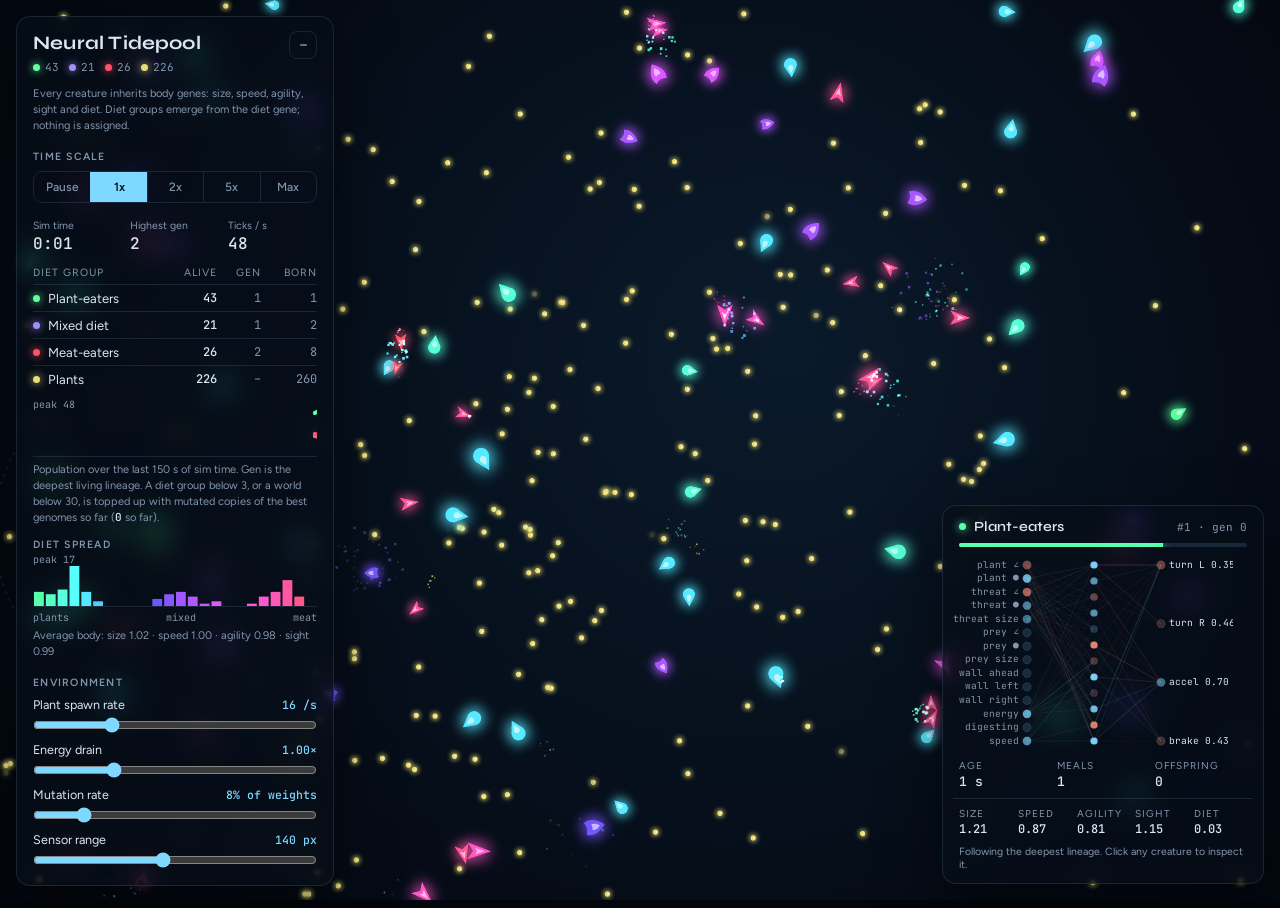
==== index.html @ 51eb80ac "Add seeded worlds, headless balance runner, save/load and hunter tuning - Every simulation rule now " ====
<!doctype html>
<html lang="en">
<head>
<meta charset="utf-8">
<meta name="viewport" content="width=device-width, initial-scale=1, viewport-fit=cover">
<title>Neural Tidepool</title>
<link rel="preconnect" href="https://fonts.googleapis.com">
<link rel="preconnect" href="https://fonts.gstatic.com" crossorigin>
<link rel="stylesheet" href="https://fonts.googleapis.com/css2?family=Syne:wght@600;700&family=Figtree:wght@400;500;600&family=JetBrains+Mono:wght@400;500&display=swap">
<link rel="stylesheet" href="css/styles.css">
</head>
<body>
<canvas id="world" class="layer" aria-label="Ecosystem simulation"></canvas>
<canvas id="overlay" class="layer" aria-hidden="true"></canvas>

<aside class="panel" id="panel">
  <header class="panel-head">
    <div>
      <h1>Neural Tidepool</h1>
      <div class="mini" aria-live="off">
        <span style="--c: var(--herb)"><i class="dot"></i><span id="m0">0</span></span>
        <span style="--c: var(--omni)"><i class="dot"></i><span id="m1">0</span></span>
        <span style="--c: var(--carn)"><i class="dot"></i><span id="m2">0</span></span>
        <span style="--c: var(--plant)"><i class="dot"></i><span id="mp">0</span></span>
      </div>
    </div>
    <button class="icon-btn" id="collapse" aria-expanded="true" aria-controls="panel-body" title="Collapse panel">–</button>
  </header>

  <div class="panel-body" id="panel-body">
    <p class="note">Every creature inherits body genes: size, speed, agility, sight and diet. Diet groups emerge from the diet gene; nothing is assigned.</p>

    <section class="block">
      <div class="label">Time scale</div>
      <div class="seg" role="group" aria-label="Simulation speed">
        <button id="sp-0" data-speed="0" aria-pressed="false">Pause</button>
        <button id="sp-1" data-speed="1" aria-pressed="true">1x</button>
        <button id="sp-2" data-speed="2" aria-pressed="false">2x</button>
        <button id="sp-5" data-speed="5" aria-pressed="false">5x</button>
        <button id="sp-max" data-speed="max" aria-pressed="false">Max</button>
      </div>
    </section>

    <section class="block">
      <div class="clock">
        <div><small>Sim time</small><b id="st-time">0:00</b></div>
        <div><small>Highest gen</small><b id="st-gen">0</b></div>
        <div><small>Ticks / s</small><b id="st-tps">60</b></div>
      </div>
      <div class="pop" role="table" aria-label="Population by species">
        <div class="pop-row head" role="row"><span role="columnheader" >Diet group</span><span role="columnheader">Alive</span><span role="columnheader">Gen</span><span role="columnheader">Born</span></div>
        <div class="pop-row" role="row" style="--c: var(--herb)"><span class="sp" role="cell"><i class="dot"></i><span id="n0">Plant-eaters</span></span><b id="c0" role="cell">0</b><span id="g0" role="cell">0</span><span id="b0" role="cell">0</span></div>
        <div class="pop-row" role="row" style="--c: var(--omni)"><span class="sp" role="cell"><i class="dot"></i><span id="n1">Mixed diet</span></span><b id="c1" role="cell">0</b><span id="g1" role="cell">0</span><span id="b1" role="cell">0</span></div>
        <div class="pop-row" role="row" style="--c: var(--carn)"><span class="sp" role="cell"><i class="dot"></i><span id="n2">Meat-eaters</span></span><b id="c2" role="cell">0</b><span id="g2" role="cell">0</span><span id="b2" role="cell">0</span></div>
        <div class="pop-row" role="row" style="--c: var(--plant)"><span class="sp" role="cell"><i class="dot"></i>Plants</span><b id="cp" role="cell">0</b><span role="cell">–</span><span id="bp" role="cell">0</span></div>
      </div>
      <div class="spark-wrap">
        <canvas id="spark" aria-label="Population history chart"></canvas>
        <p class="note" id="reseed-note"></p>
      </div>
      <div class="diet-wrap" id="diet-wrap">
        <div class="label">Diet spread</div>
        <canvas id="diet" aria-label="Number of living creatures by diet, from plants to meat"></canvas>
        <div class="diet-axis" aria-hidden="true"><span>plants</span><span>mixed</span><span>meat</span></div>
        <p class="note" id="body-avg"></p>
      </div>
    </section>

    <section class="block">
      <div class="label">Environment</div>
      <div class="slider">
        <div class="slider-top"><label for="plantRate">Plant spawn rate</label><output id="plantRate-out" for="plantRate">16 /s</output></div>
        <input type="range" id="plantRate" min="0" max="60" step="1" value="16">
      </div>
      <div class="slider">
        <div class="slider-top"><label for="drain">Energy drain</label><output id="drain-out" for="drain">1.00×</output></div>
        <input type="range" id="drain" min="0.25" max="3" step="0.05" value="1">
      </div>
      <div class="slider">
        <div class="slider-top"><label for="mutation">Mutation rate</label><output id="mutation-out" for="mutation">8% of weights</output></div>
        <input type="range" id="mutation" min="0" max="0.5" step="0.01" value="0.08">
      </div>
      <div class="slider">
        <div class="slider-top"><label for="sensor">Sensor range</label><output id="sensor-out" for="sensor">140 px</output></div>
        <input type="range" id="sensor" min="40" max="260" step="5" value="140">
      </div>
    </section>

    <section class="block">
      <div class="label">World</div>
      <form class="seed-row" id="seed-form">
        <label for="seed">Seed</label>
        <input id="seed" type="text" inputmode="numeric" autocomplete="off" spellcheck="false">
        <button class="btn" type="submit">Replay seed</button>
      </form>
      <div class="actions">
        <button class="btn" id="reset">New world</button>
        <button class="btn" id="save">Save world</button>
        <button class="btn" id="load">Load world</button>
        <input type="file" id="load-file" accept=".json,application/json" hidden>
      </div>
      <p class="note" id="world-status" role="status"></p>
      <p class="note">The same seed and window size replay the same world, as long as you don't change the sliders. Add <b>?seed=</b> to the address to open a specific seed.</p>
    </section>

    <span class="keys"><kbd>Space</kbd> pause · <kbd>1</kbd>–<kbd>5</kbd> speed</span>
  </div>
</aside>

<aside class="inspector" id="inspector" aria-label="Selected creature">
  <div class="insp-head" id="in-head">
    <i class="dot" id="in-dot"></i><b id="in-name">Herbivore</b><span class="meta" id="in-meta">#0 · gen 0</span>
  </div>
  <div class="ebar" id="in-ebar"><i id="in-energy"></i></div>
  <canvas id="brain" width="280" height="196" aria-label="Neural network of the selected creature"></canvas>
  <div class="insp-stats">
    <div><small>Age</small><b id="in-age">0 s</b></div>
    <div><small>Meals</small><b id="in-meals">0</b></div>
    <div><small>Offspring</small><b id="in-kids">0</b></div>
  </div>
  <div class="insp-stats genes" id="in-genes">
    <div><small>Size</small><b id="gn-size">–</b></div>
    <div><small>Speed</small><b id="gn-speed">–</b></div>
    <div><small>Agility</small><b id="gn-turn">–</b></div>
    <div><small>Sight</small><b id="gn-sense">–</b></div>
    <div><small>Diet</small><b id="gn-diet">–</b></div>
  </div>
  <div class="insp-foot" id="in-foot">Following the deepest lineage. Click any creature to inspect it.</div>
</aside>

<script src="js/Random.js" defer></script>
<script src="js/utils.js" defer></script>
<script src="js/config.js" defer></script>
<script src="js/Vector.js" defer></script>
<script src="js/NeuralNetwork.js" defer></script>
<script src="js/Genome.js" defer></script>
<script src="js/Plant.js" defer></script>
<script src="js/Agent.js" defer></script>
<script src="js/SpatialGrid.js" defer></script>
<script src="js/ParticleSystem.js" defer></script>
<script src="js/Simulation.js" defer></script>
<script src="js/Renderer.js" defer></script>
<script src="js/UIController.js" defer></script>
<script src="js/main.js" defer></script>
</body>
</html>
---- css/styles.css ----
/* Layout: full-bleed living canvas; one floating glass instrument panel (left) and a brain inspector (bottom right). Deliberately dark-only. */
:root {
  color-scheme: dark;
  --abyss: #03060c;
  --glass: rgba(8, 14, 24, 0.74);
  --line: rgba(140, 182, 224, 0.15);
  --ink: #dce7f3;
  --muted: #8396ad;
  --accent: #7fd8ff;
  --herb: #62ffa0;
  --omni: #a68dff;
  --carn: #ff5266;
  --plant: #e8dc74;
  --neg: #ff8c6e;
  --display: "Syne", "Trebuchet MS", system-ui, sans-serif;
  --body: "Figtree", system-ui, -apple-system, "Segoe UI", sans-serif;
  --mono: "JetBrains Mono", ui-monospace, "Cascadia Mono", Consolas, monospace;
}
html, body { height: 100%; }
body {
  background: var(--abyss);
  color: var(--ink);
  font-family: var(--body);
  font-size: 13px;
  overflow: hidden;
}
canvas.layer { position: fixed; inset: 0; width: 100%; height: 100%; display: block; }
#overlay { pointer-events: none; }

.panel {
  position: fixed;
  top: calc(16px + env(safe-area-inset-top, 0px));
  left: max(16px, env(safe-area-inset-left, 0px));
  width: 316px;
  max-height: calc(100vh - 32px - env(safe-area-inset-top, 0px) - env(safe-area-inset-bottom, 0px));
  overflow-y: auto;
  background: var(--glass);
  -webkit-backdrop-filter: blur(14px) saturate(1.25);
  backdrop-filter: blur(14px) saturate(1.25);
  border: 1px solid var(--line);
  border-radius: 14px;
  box-shadow: 0 24px 60px rgba(0, 0, 0, 0.5);
  display: flex;
  flex-direction: column;
}
.panel-head {
  display: flex;
  align-items: flex-start;
  justify-content: space-between;
  gap: 12px;
  padding: 14px 16px 12px;
}
.panel-head h1 {
  margin: 0;
  font-family: var(--display);
  font-weight: 700;
  font-size: 19px;
  letter-spacing: 0.01em;
  text-wrap: balance;
}
.mini {
  margin-top: 6px;
  display: flex;
  gap: 10px;
  font-family: var(--mono);
  font-size: 11px;
  color: var(--muted);
  font-variant-numeric: tabular-nums;
}
.mini span { display: inline-flex; align-items: center; gap: 5px; }
.dot { width: 7px; height: 7px; border-radius: 50%; background: var(--c); box-shadow: 0 0 8px var(--c); display: inline-block; flex: none; }
.icon-btn {
  flex: none;
  width: 28px; height: 28px;
  border-radius: 8px;
  border: 1px solid var(--line);
  background: transparent;
  color: var(--muted);
  font: 500 15px/1 var(--mono);
  cursor: pointer;
}
.icon-btn:hover { color: var(--ink); border-color: rgba(127, 216, 255, 0.4); }

.panel-body { display: flex; flex-direction: column; gap: 16px; padding: 0 16px 16px; }
.block { display: flex; flex-direction: column; gap: 8px; }
.label {
  font-size: 10.5px;
  font-weight: 600;
  text-transform: uppercase;
  letter-spacing: 0.12em;
  color: var(--muted);
}
.seg { display: grid; grid-template-columns: repeat(5, 1fr); border: 1px solid var(--line); border-radius: 9px; overflow: hidden; }
.seg button {
  background: transparent;
  border: 0;
  border-left: 1px solid var(--line);
  color: var(--muted);
  font: 500 12px/1 var(--body);
  padding: 9px 0;
  cursor: pointer;
}
.seg button:first-child { border-left: 0; }
.seg button:hover { color: var(--ink); background: rgba(127, 216, 255, 0.06); }
.seg button[aria-pressed="true"] { color: #031018; background: var(--accent); font-weight: 600; }

.clock {
  display: grid;
  grid-template-columns: repeat(3, 1fr);
  gap: 8px;
}
.clock div { display: flex; flex-direction: column; gap: 2px; }
.clock b { font: 500 16px/1.2 var(--mono); font-variant-numeric: tabular-nums; color: var(--ink); }
.clock small { font-size: 10.5px; color: var(--muted); }

.pop { display: flex; flex-direction: column; font-variant-numeric: tabular-nums; }
.pop-row {
  display: grid;
  grid-template-columns: 1fr 52px 44px 56px;
  align-items: center;
  padding: 5px 0;
  border-top: 1px solid var(--line);
  font-family: var(--mono);
  font-size: 12px;
  color: var(--muted);
}
.pop-row > :not(:first-child) { text-align: right; }
.pop-row.head { border-top: 0; font-family: var(--body); font-size: 10.5px; text-transform: uppercase; letter-spacing: 0.1em; }
.pop-row .sp { display: flex; align-items: center; gap: 8px; font-family: var(--body); font-size: 13px; color: var(--ink); }
.pop-row b { color: var(--ink); font-weight: 500; }
.spark-wrap { display: flex; flex-direction: column; gap: 4px; }
#spark { width: 100%; height: 58px; display: block; }
.note { font-size: 11px; color: var(--muted); line-height: 1.45; margin: 0; }
.note b { color: var(--ink); font-weight: 500; font-family: var(--mono); }

.slider { display: flex; flex-direction: column; gap: 4px; }
.slider-top { display: flex; justify-content: space-between; align-items: baseline; }
.slider-top label { font-size: 12.5px; color: var(--ink); }
.slider-top output { font: 500 11.5px var(--mono); color: var(--accent); font-variant-numeric: tabular-nums; }
input[type="range"] { width: 100%; margin: 0; accent-color: var(--accent); height: 18px; cursor: pointer; }

.actions { display: flex; align-items: center; justify-content: space-between; gap: 10px; flex-wrap: wrap; }
.btn {
  border: 1px solid rgba(127, 216, 255, 0.35);
  background: rgba(127, 216, 255, 0.08);
  color: var(--ink);
  border-radius: 8px;
  padding: 8px 12px;
  font: 500 12.5px var(--body);
  cursor: pointer;
}
.btn:hover { background: rgba(127, 216, 255, 0.16); }
.keys { font-size: 11px; color: var(--muted); }
kbd { font: 500 10.5px var(--mono); border: 1px solid var(--line); border-radius: 4px; padding: 1px 4px; color: var(--ink); }
button:focus-visible, input:focus-visible { outline: 2px solid var(--accent); outline-offset: 2px; }

.panel.collapsed .panel-body { display: none; }

.inspector {
  position: fixed;
  right: max(16px, env(safe-area-inset-right, 0px));
  bottom: calc(16px + env(safe-area-inset-bottom, 0px));
  width: 300px;
  background: var(--glass);
  -webkit-backdrop-filter: blur(14px) saturate(1.25);
  backdrop-filter: blur(14px) saturate(1.25);
  border: 1px solid var(--line);
  border-radius: 14px;
  box-shadow: 0 24px 60px rgba(0, 0, 0, 0.5);
  padding: 12px 10px 12px;
  display: flex;
  flex-direction: column;
  gap: 8px;
}
.insp-head { display: flex; align-items: center; gap: 8px; padding: 0 6px; }
.insp-head b { font-family: var(--display); font-size: 14px; font-weight: 600; }
.insp-head .meta { margin-left: auto; font: 11px var(--mono); color: var(--muted); }
#brain { width: 280px; height: 196px; display: block; }
.insp-stats { display: grid; grid-template-columns: repeat(3, 1fr); gap: 6px; padding: 0 6px; font-variant-numeric: tabular-nums; }
.insp-stats div { display: flex; flex-direction: column; gap: 1px; }
.insp-stats small { font-size: 10px; color: var(--muted); text-transform: uppercase; letter-spacing: 0.1em; }
.insp-stats b { font: 500 13px var(--mono); }
.ebar { height: 4px; border-radius: 2px; background: rgba(140, 182, 224, 0.15); margin: 0 6px; overflow: hidden; }
.ebar i { display: block; height: 100%; width: 50%; background: var(--c, var(--accent)); box-shadow: 0 0 8px var(--c, var(--accent)); }
.insp-foot { padding: 0 6px; font-size: 10.5px; color: var(--muted); }

@media (max-width: 720px) {
  .inspector { display: none; }
  .panel {
    top: auto;
    right: max(16px, env(safe-area-inset-right, 0px));
    bottom: calc(16px + env(safe-area-inset-bottom, 0px));
    width: auto;
    max-height: 56vh;
  }
}

.diet-wrap { display: flex; flex-direction: column; gap: 4px; margin-top: 4px; }
#diet { width: 100%; height: 52px; display: block; }
.diet-axis { display: flex; justify-content: space-between; font: 10px var(--mono); color: var(--muted); }
.insp-stats.genes { grid-template-columns: repeat(5, 1fr); border-top: 1px solid var(--line); padding-top: 8px; }
.insp-stats.genes b { font-size: 12px; }

.seed-row { display: flex; align-items: center; gap: 8px; margin: 0; }
.seed-row label { font-size: 12.5px; color: var(--ink); }
.seed-row input {
  flex: 1;
  min-width: 0;
  background: rgba(140, 182, 224, 0.06);
  border: 1px solid var(--line);
  border-radius: 8px;
  color: var(--ink);
  font: 500 12px var(--mono);
  padding: 7px 9px;
}
.actions .btn { flex: 1; }
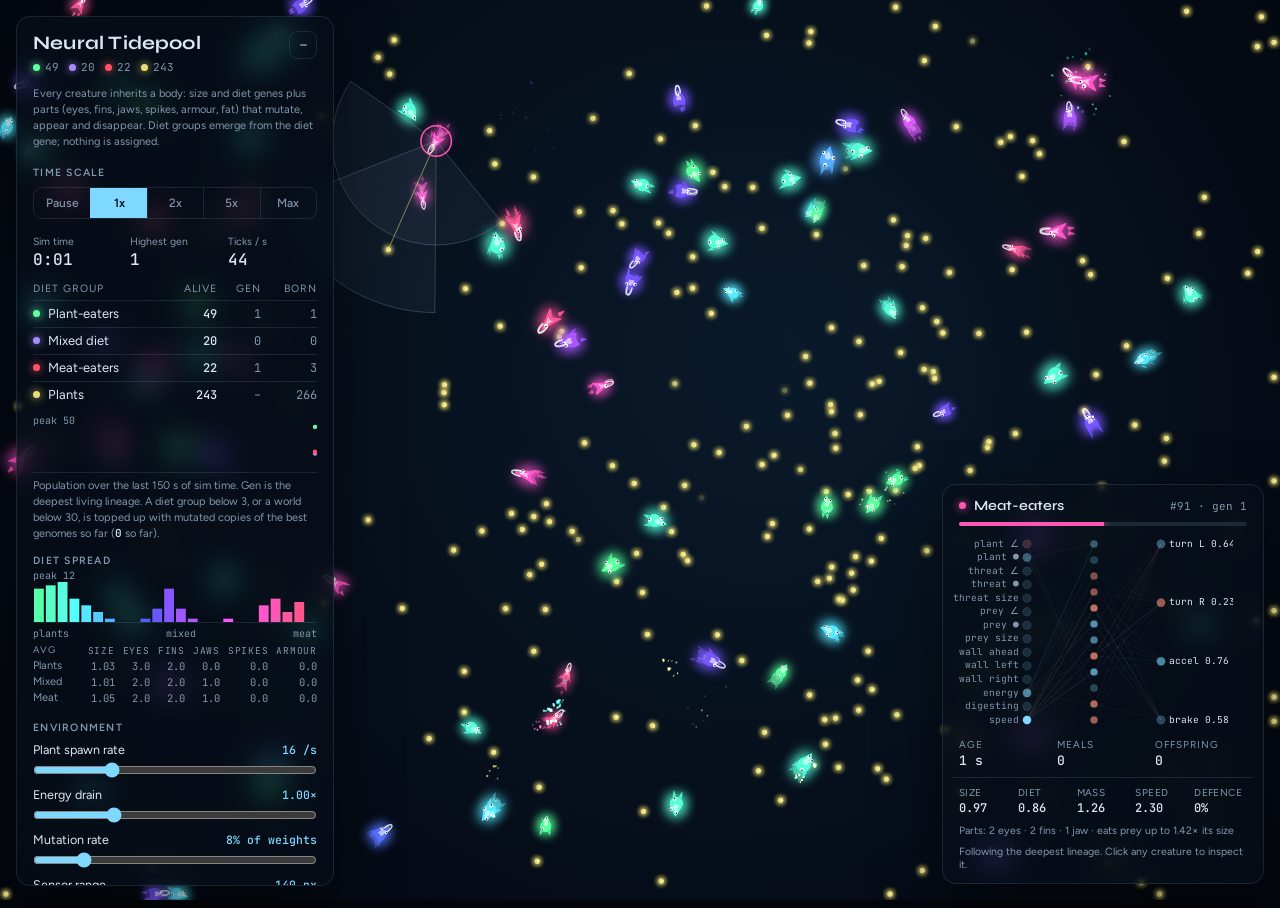
==== commit b8f35dd0: "Add evolving body parts (Stage 2) Bodies are now built from heritable parts on top of the size and d" ====
--- a/index.html
+++ b/index.html
@@ -28,7 +28,7 @@
   </header>
 
   <div class="panel-body" id="panel-body">
-    <p class="note">Every creature inherits body genes: size, speed, agility, sight and diet. Diet groups emerge from the diet gene; nothing is assigned.</p>
+    <p class="note">Every creature inherits a body: size and diet genes plus parts (eyes, fins, jaws, spikes, armour, fat) that mutate, appear and disappear. Diet groups emerge from the diet gene; nothing is assigned.</p>
 
     <section class="block">
       <div class="label">Time scale</div>
@@ -62,7 +62,7 @@
         <div class="label">Diet spread</div>
         <canvas id="diet" aria-label="Number of living creatures by diet, from plants to meat"></canvas>
         <div class="diet-axis" aria-hidden="true"><span>plants</span><span>mixed</span><span>meat</span></div>
-        <p class="note" id="body-avg"></p>
+        <div class="parts-table" id="body-avg" aria-label="Average body per diet group"></div>
       </div>
     </section>
 
@@ -120,11 +120,12 @@
   </div>
   <div class="insp-stats genes" id="in-genes">
     <div><small>Size</small><b id="gn-size">–</b></div>
+    <div><small>Diet</small><b id="gn-diet">–</b></div>
+    <div><small>Mass</small><b id="gn-mass">–</b></div>
     <div><small>Speed</small><b id="gn-speed">–</b></div>
-    <div><small>Agility</small><b id="gn-turn">–</b></div>
-    <div><small>Sight</small><b id="gn-sense">–</b></div>
-    <div><small>Diet</small><b id="gn-diet">–</b></div>
+    <div><small>Defence</small><b id="gn-defence">–</b></div>
   </div>
+  <div class="insp-foot" id="in-parts"></div>
   <div class="insp-foot" id="in-foot">Following the deepest lineage. Click any creature to inspect it.</div>
 </aside>
 
--- a/css/styles.css
+++ b/css/styles.css
@@ -214,3 +214,18 @@
   padding: 7px 9px;
 }
 .actions .btn { flex: 1; }
+
+.parts-table {
+  display: grid;
+  grid-template-columns: 1fr repeat(6, auto);
+  column-gap: 8px;
+  row-gap: 2px;
+  font: 10.5px var(--mono);
+  color: var(--muted);
+  font-variant-numeric: tabular-nums;
+}
+.parts-table > :nth-child(7n + 1) { font-family: var(--body); font-size: 11px; }
+.parts-table > :not(:nth-child(7n + 1)) { text-align: right; }
+.parts-table .head { text-transform: uppercase; letter-spacing: 0.08em; font-size: 9.5px; }
+.parts-table b { color: var(--ink); font-weight: 500; }
+.insp-stats.genes small { letter-spacing: 0.04em; }
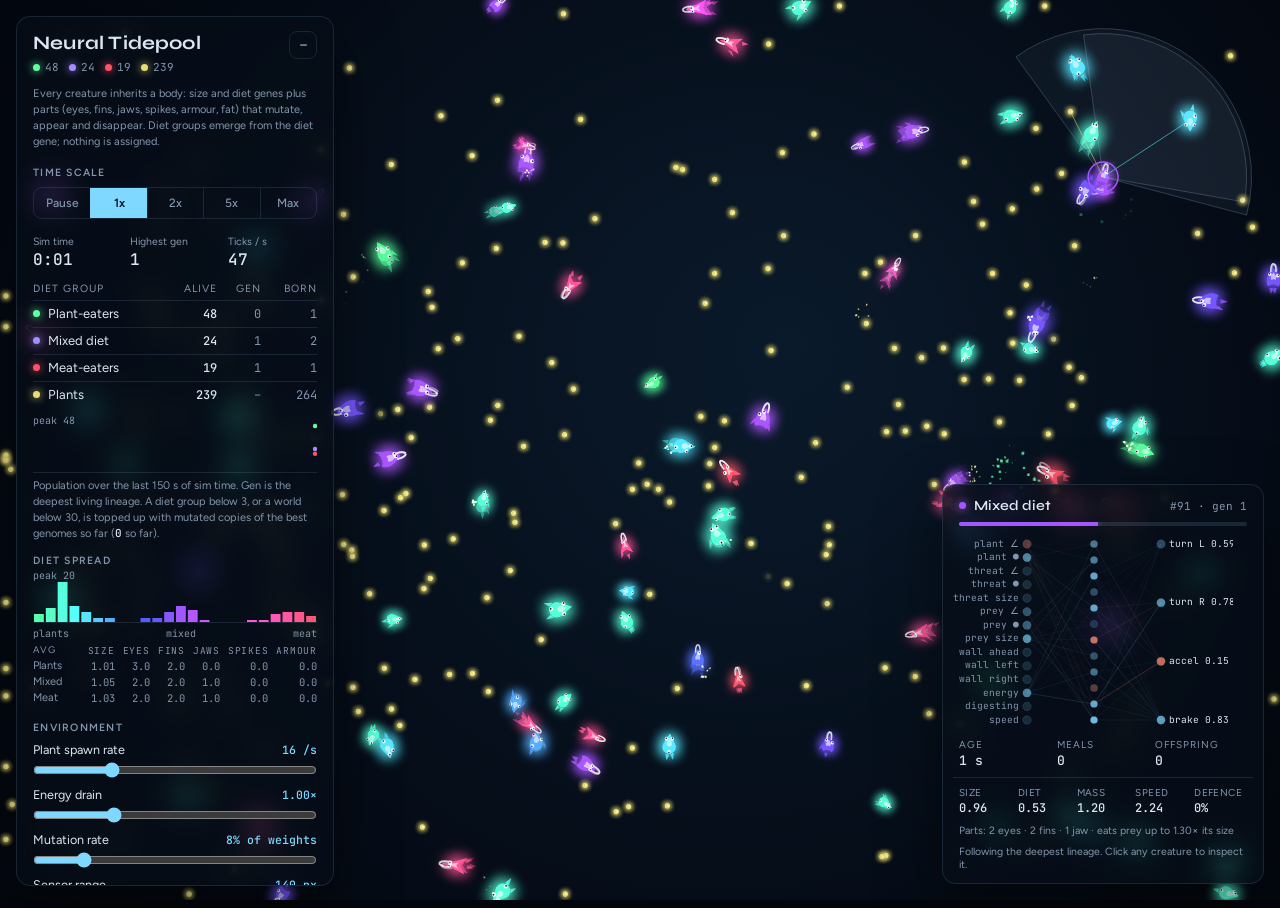
==== commit f9c2bcc0: "Keep progress in localStorage and fix Save/Load buttons The current world is kept in the browser's l" ====
--- a/index.html
+++ b/index.html
@@ -99,6 +99,7 @@
         <button class="btn" id="load">Load world</button>
         <input type="file" id="load-file" accept=".json,application/json" hidden>
       </div>
+      <label class="check" for="keep-progress"><input type="checkbox" id="keep-progress" checked> Keep progress in this browser</label>
       <p class="note" id="world-status" role="status"></p>
       <p class="note">The same seed and window size replay the same world, as long as you don't change the sliders. Add <b>?seed=</b> to the address to open a specific seed.</p>
     </section>
@@ -142,6 +143,7 @@
 <script src="js/Simulation.js" defer></script>
 <script src="js/Renderer.js" defer></script>
 <script src="js/UIController.js" defer></script>
+<script src="js/AutoSave.js" defer></script>
 <script src="js/main.js" defer></script>
 </body>
 </html>
--- a/css/styles.css
+++ b/css/styles.css
@@ -229,3 +229,6 @@
 .parts-table .head { text-transform: uppercase; letter-spacing: 0.08em; font-size: 9.5px; }
 .parts-table b { color: var(--ink); font-weight: 500; }
 .insp-stats.genes small { letter-spacing: 0.04em; }
+
+.check { display: flex; align-items: center; gap: 8px; font-size: 12.5px; color: var(--ink); cursor: pointer; }
+.check input { accent-color: var(--accent); width: 15px; height: 15px; margin: 0; }
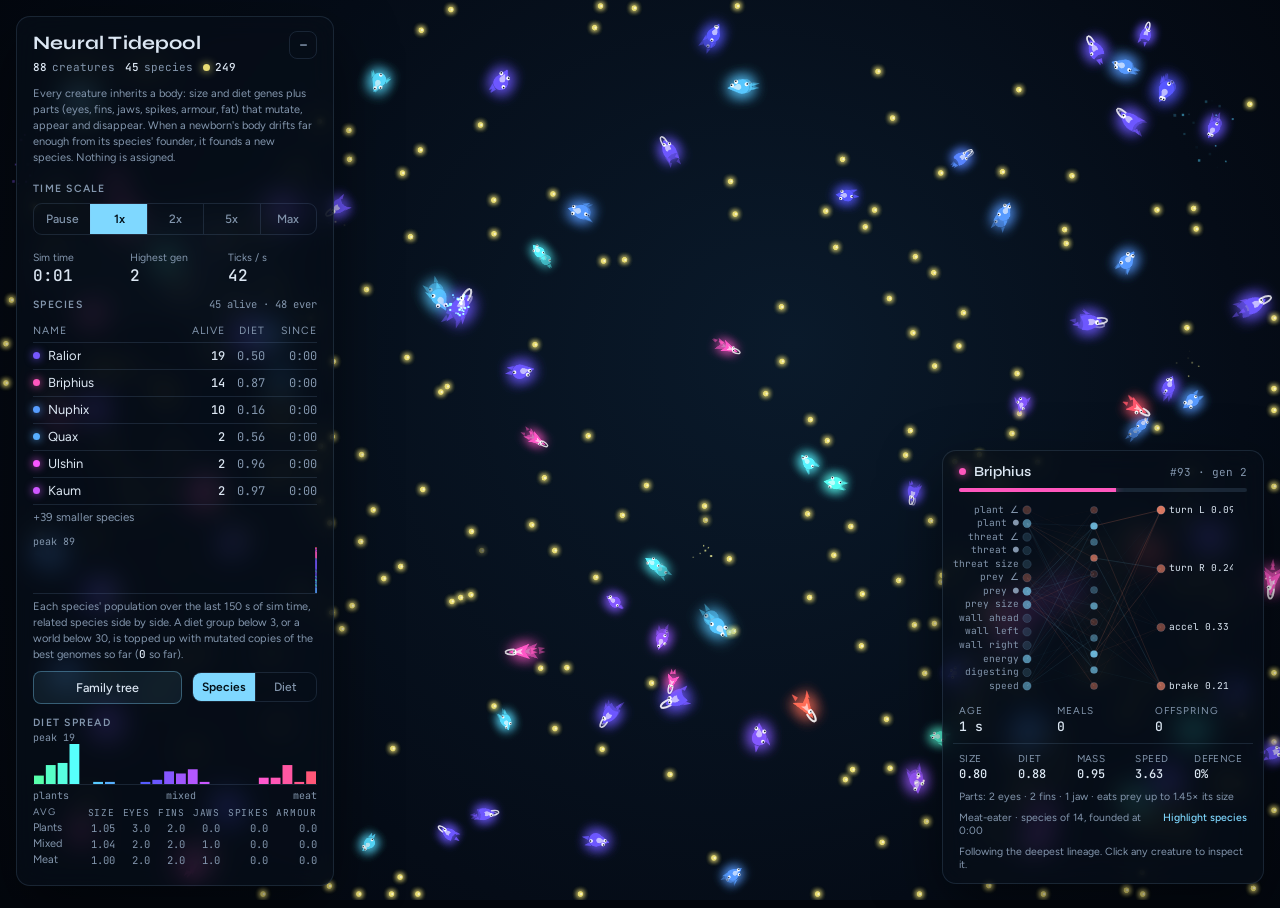
==== commit aac5d1d1: "Add species by genetic distance and a family tree (Stage 3) A newborn joins its parent's species whi" ====
--- a/index.html
+++ b/index.html
@@ -18,17 +18,16 @@
     <div>
       <h1>Neural Tidepool</h1>
       <div class="mini" aria-live="off">
-        <span style="--c: var(--herb)"><i class="dot"></i><span id="m0">0</span></span>
-        <span style="--c: var(--omni)"><i class="dot"></i><span id="m1">0</span></span>
-        <span style="--c: var(--carn)"><i class="dot"></i><span id="m2">0</span></span>
-        <span style="--c: var(--plant)"><i class="dot"></i><span id="mp">0</span></span>
+        <span title="Creatures"><b id="m-pop">0</b> creatures</span>
+        <span title="Living species"><b id="m-species">0</b> species</span>
+        <span title="Plants" style="--c: var(--plant)"><i class="dot"></i><b id="mp">0</b></span>
       </div>
     </div>
     <button class="icon-btn" id="collapse" aria-expanded="true" aria-controls="panel-body" title="Collapse panel">–</button>
   </header>
 
   <div class="panel-body" id="panel-body">
-    <p class="note">Every creature inherits a body: size and diet genes plus parts (eyes, fins, jaws, spikes, armour, fat) that mutate, appear and disappear. Diet groups emerge from the diet gene; nothing is assigned.</p>
+    <p class="note">Every creature inherits a body: size and diet genes plus parts (eyes, fins, jaws, spikes, armour, fat) that mutate, appear and disappear. When a newborn's body drifts far enough from its species' founder, it founds a new species. Nothing is assigned.</p>
 
     <section class="block">
       <div class="label">Time scale</div>
@@ -47,16 +46,21 @@
         <div><small>Highest gen</small><b id="st-gen">0</b></div>
         <div><small>Ticks / s</small><b id="st-tps">60</b></div>
       </div>
-      <div class="pop" role="table" aria-label="Population by species">
-        <div class="pop-row head" role="row"><span role="columnheader" >Diet group</span><span role="columnheader">Alive</span><span role="columnheader">Gen</span><span role="columnheader">Born</span></div>
-        <div class="pop-row" role="row" style="--c: var(--herb)"><span class="sp" role="cell"><i class="dot"></i><span id="n0">Plant-eaters</span></span><b id="c0" role="cell">0</b><span id="g0" role="cell">0</span><span id="b0" role="cell">0</span></div>
-        <div class="pop-row" role="row" style="--c: var(--omni)"><span class="sp" role="cell"><i class="dot"></i><span id="n1">Mixed diet</span></span><b id="c1" role="cell">0</b><span id="g1" role="cell">0</span><span id="b1" role="cell">0</span></div>
-        <div class="pop-row" role="row" style="--c: var(--carn)"><span class="sp" role="cell"><i class="dot"></i><span id="n2">Meat-eaters</span></span><b id="c2" role="cell">0</b><span id="g2" role="cell">0</span><span id="b2" role="cell">0</span></div>
-        <div class="pop-row" role="row" style="--c: var(--plant)"><span class="sp" role="cell"><i class="dot"></i>Plants</span><b id="cp" role="cell">0</b><span role="cell">–</span><span id="bp" role="cell">0</span></div>
+      <div class="label-row"><span class="label">Species</span><span class="meta" id="sp-summary"></span></div>
+      <div class="pop species">
+        <div class="pop-row head" aria-hidden="true"><span>Name</span><span>Alive</span><span>Diet</span><span>Since</span></div>
+        <div id="species-rows" role="group" aria-label="Largest living species; pick one to highlight its members"></div>
       </div>
       <div class="spark-wrap">
-        <canvas id="spark" aria-label="Population history chart"></canvas>
+        <canvas id="spark" aria-label="Population of each species over time, stacked"></canvas>
         <p class="note" id="reseed-note"></p>
+      </div>
+      <div class="actions">
+        <button class="btn" id="tree-open" aria-expanded="false" aria-controls="tree-panel">Family tree</button>
+        <div class="seg two" role="group" aria-label="Colour creatures by">
+          <button data-color="species" aria-pressed="true">Species</button>
+          <button data-color="diet" aria-pressed="false">Diet</button>
+        </div>
       </div>
       <div class="diet-wrap" id="diet-wrap">
         <div class="label">Diet spread</div>
@@ -104,7 +108,7 @@
       <p class="note">The same seed and window size replay the same world, as long as you don't change the sliders. Add <b>?seed=</b> to the address to open a specific seed.</p>
     </section>
 
-    <span class="keys"><kbd>Space</kbd> pause · <kbd>1</kbd>–<kbd>5</kbd> speed</span>
+    <span class="keys"><kbd>Space</kbd> pause · <kbd>1</kbd>–<kbd>5</kbd> speed · <kbd>T</kbd> family tree · <kbd>C</kbd> colours</span>
   </div>
 </aside>
 
@@ -127,7 +131,19 @@
     <div><small>Defence</small><b id="gn-defence">–</b></div>
   </div>
   <div class="insp-foot" id="in-parts"></div>
+  <div class="insp-foot insp-species"><span id="in-species"></span><button class="link-btn" id="in-focus" aria-pressed="false">Highlight species</button></div>
   <div class="insp-foot" id="in-foot">Following the deepest lineage. Click any creature to inspect it.</div>
+</aside>
+
+<aside class="tree-panel" id="tree-panel" aria-label="Family tree of species" hidden>
+  <header class="tree-head">
+    <b>Family tree</b>
+    <label class="check" for="tree-extinct"><input type="checkbox" id="tree-extinct" checked> Extinct branches</label>
+    <button class="icon-btn" id="tree-close" title="Close family tree" aria-label="Close family tree">×</button>
+  </header>
+  <div class="tree-scroll" id="tree-scroll"><canvas id="tree" aria-label="Family tree: one line per species from when it was founded to when it died out, joined to the species it branched from"></canvas></div>
+  <div class="tree-axis" aria-hidden="true"><span id="tree-t0">0:00</span><span>time</span><span id="tree-t1">0:00</span></div>
+  <p class="note" id="tree-info" role="status"></p>
 </aside>
 
 <script src="js/Random.js" defer></script>
@@ -136,12 +152,14 @@
 <script src="js/Vector.js" defer></script>
 <script src="js/NeuralNetwork.js" defer></script>
 <script src="js/Genome.js" defer></script>
+<script src="js/Species.js" defer></script>
 <script src="js/Plant.js" defer></script>
 <script src="js/Agent.js" defer></script>
 <script src="js/SpatialGrid.js" defer></script>
 <script src="js/ParticleSystem.js" defer></script>
 <script src="js/Simulation.js" defer></script>
 <script src="js/Renderer.js" defer></script>
+<script src="js/TreeView.js" defer></script>
 <script src="js/UIController.js" defer></script>
 <script src="js/AutoSave.js" defer></script>
 <script src="js/main.js" defer></script>
--- a/css/styles.css
+++ b/css/styles.css
@@ -68,6 +68,7 @@
   font-variant-numeric: tabular-nums;
 }
 .mini span { display: inline-flex; align-items: center; gap: 5px; }
+.mini b { color: var(--ink); font-weight: 500; }
 .dot { width: 7px; height: 7px; border-radius: 50%; background: var(--c); box-shadow: 0 0 8px var(--c); display: inline-block; flex: none; }
 .icon-btn {
   flex: none;
@@ -232,3 +233,66 @@
 
 .check { display: flex; align-items: center; gap: 8px; font-size: 12.5px; color: var(--ink); cursor: pointer; }
 .check input { accent-color: var(--accent); width: 15px; height: 15px; margin: 0; }
+
+/* Species list, colour toggle and family tree */
+.label-row { display: flex; justify-content: space-between; align-items: baseline; margin-top: 4px; }
+.label-row .meta { font: 10.5px var(--mono); color: var(--muted); font-variant-numeric: tabular-nums; }
+.pop.species .pop-row { grid-template-columns: 1fr 44px 40px 52px; }
+.sp-row {
+  width: 100%;
+  background: transparent;
+  border: 0;
+  border-top: 1px solid var(--line);
+  text-align: left;
+  cursor: pointer;
+  border-radius: 0;
+}
+.sp-row:hover:not(:disabled) { background: rgba(127, 216, 255, 0.06); }
+.sp-row[aria-pressed="true"] { background: color-mix(in srgb, var(--c) 16%, transparent); }
+.sp-row:disabled { cursor: default; }
+.sp-row:disabled .sp { color: var(--muted); font-size: 11.5px; }
+.sp-row .sp > span { overflow: hidden; text-overflow: ellipsis; white-space: nowrap; }
+.seg.two { grid-template-columns: repeat(2, 1fr); flex: 1; }
+.seg.two button { padding: 8px 0; }
+.link-btn {
+  background: none;
+  border: 0;
+  padding: 0;
+  color: var(--accent);
+  font: 500 10.5px var(--body);
+  cursor: pointer;
+  flex: none;
+}
+.link-btn:hover { text-decoration: underline; }
+.insp-species { display: flex; justify-content: space-between; align-items: baseline; gap: 8px; }
+
+.tree-panel {
+  position: fixed;
+  top: calc(16px + env(safe-area-inset-top, 0px));
+  right: max(16px, env(safe-area-inset-right, 0px));
+  width: min(460px, calc(100vw - 364px));
+  min-width: 300px;
+  height: max(240px, calc(100vh - 500px));
+  background: var(--glass);
+  -webkit-backdrop-filter: blur(14px) saturate(1.25);
+  backdrop-filter: blur(14px) saturate(1.25);
+  border: 1px solid var(--line);
+  border-radius: 14px;
+  box-shadow: 0 24px 60px rgba(0, 0, 0, 0.5);
+  padding: 10px 12px 12px;
+  display: flex;
+  flex-direction: column;
+  gap: 6px;
+}
+.tree-panel[hidden] { display: none; }
+.tree-head { display: flex; align-items: center; gap: 12px; }
+.tree-head b { font-family: var(--display); font-size: 14px; font-weight: 600; margin-right: auto; }
+.tree-head .check { font-size: 11.5px; color: var(--muted); }
+.tree-scroll { flex: 1; min-height: 0; overflow-y: auto; border-top: 1px solid var(--line); border-bottom: 1px solid var(--line); }
+#tree { width: 100%; display: block; }
+.tree-axis { display: flex; justify-content: space-between; font: 10px var(--mono); color: var(--muted); padding-right: 92px; }
+#tree-info { min-height: 2.9em; }
+
+@media (max-width: 720px) {
+  .tree-panel { left: max(16px, env(safe-area-inset-left, 0px)); width: auto; min-width: 0; height: calc(44vh - 32px); }
+}
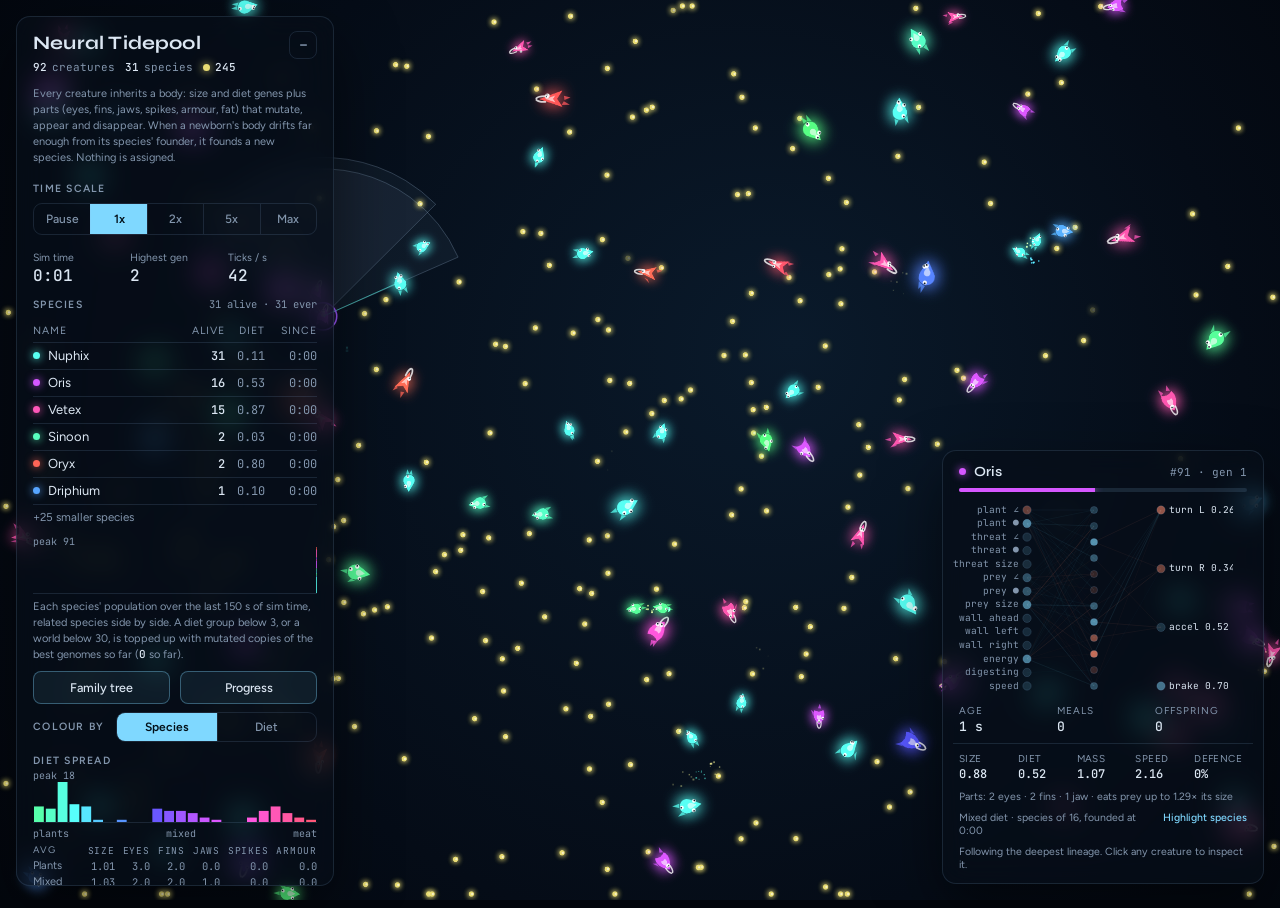
==== commit a07d51ff: "Add a Progress window with exams that show whether creatures improve Every 40 s of sim time a few li" ====
--- a/index.html
+++ b/index.html
@@ -57,6 +57,10 @@
       </div>
       <div class="actions">
         <button class="btn" id="tree-open" aria-expanded="false" aria-controls="tree-panel">Family tree</button>
+        <button class="btn" id="progress-open" aria-expanded="false" aria-controls="progress-panel">Progress</button>
+      </div>
+      <div class="color-row">
+        <span class="label">Colour by</span>
         <div class="seg two" role="group" aria-label="Colour creatures by">
           <button data-color="species" aria-pressed="true">Species</button>
           <button data-color="diet" aria-pressed="false">Diet</button>
@@ -108,7 +112,7 @@
       <p class="note">The same seed and window size replay the same world, as long as you don't change the sliders. Add <b>?seed=</b> to the address to open a specific seed.</p>
     </section>
 
-    <span class="keys"><kbd>Space</kbd> pause · <kbd>1</kbd>–<kbd>5</kbd> speed · <kbd>T</kbd> family tree · <kbd>C</kbd> colours</span>
+    <span class="keys"><kbd>Space</kbd> pause · <kbd>1</kbd>–<kbd>5</kbd> speed · <kbd>T</kbd> family tree · <kbd>P</kbd> progress · <kbd>C</kbd> colours</span>
   </div>
 </aside>
 
@@ -146,6 +150,31 @@
   <p class="note" id="tree-info" role="status"></p>
 </aside>
 
+<aside class="progress-panel" id="progress-panel" aria-label="Is evolution producing better creatures?" hidden>
+  <header class="tree-head">
+    <b>Progress</b>
+    <button class="icon-btn" id="progress-close" title="Close progress" aria-label="Close progress">×</button>
+  </header>
+  <p class="note">Population numbers settle even while creatures improve, because their rivals improve too. So every so often a few living creatures sit the same exams in a private arena, and are scored against untrained founders (dashed lines).</p>
+  <div class="pg-chart">
+    <div class="label-row"><span class="label">Foraging exam</span><span class="meta">plants eaten per minute, alone</span></div>
+    <canvas id="pg-forage" aria-label="Foraging exam scores over time"></canvas>
+    <p class="note" id="pg-forage-v"></p>
+  </div>
+  <div class="pg-chart">
+    <div class="label-row"><span class="label">Hunting exam</span><span class="meta">standard prey caught per minute</span></div>
+    <canvas id="pg-hunt" aria-label="Hunting exam scores over time"></canvas>
+    <p class="note" id="pg-hunt-v"></p>
+  </div>
+  <div class="pg-chart">
+    <div class="label-row"><span class="label">Self-sufficiency</span><span class="meta">born rather than topped up</span></div>
+    <canvas id="pg-self" aria-label="Share of new creatures born rather than topped up, over time"></canvas>
+    <p class="note" id="pg-self-v"></p>
+  </div>
+  <p class="note pg-legend"><span style="--c: var(--herb)"><i class="dot"></i>Plant-eaters</span><span style="--c: var(--omni)"><i class="dot"></i>Mixed diet</span><span style="--c: var(--carn)"><i class="dot"></i>Meat-eaters</span><span>- - untrained</span></p>
+  <p class="note" id="pg-status" role="status"></p>
+</aside>
+
 <script src="js/Random.js" defer></script>
 <script src="js/utils.js" defer></script>
 <script src="js/config.js" defer></script>
@@ -158,8 +187,10 @@
 <script src="js/SpatialGrid.js" defer></script>
 <script src="js/ParticleSystem.js" defer></script>
 <script src="js/Simulation.js" defer></script>
+<script src="js/Progress.js" defer></script>
 <script src="js/Renderer.js" defer></script>
 <script src="js/TreeView.js" defer></script>
+<script src="js/ProgressView.js" defer></script>
 <script src="js/UIController.js" defer></script>
 <script src="js/AutoSave.js" defer></script>
 <script src="js/main.js" defer></script>
--- a/css/styles.css
+++ b/css/styles.css
@@ -250,6 +250,7 @@
 .sp-row:hover:not(:disabled) { background: rgba(127, 216, 255, 0.06); }
 .sp-row[aria-pressed="true"] { background: color-mix(in srgb, var(--c) 16%, transparent); }
 .sp-row:disabled { cursor: default; }
+.sp-row[hidden] { display: none; }
 .sp-row:disabled .sp { color: var(--muted); font-size: 11.5px; }
 .sp-row .sp > span { overflow: hidden; text-overflow: ellipsis; white-space: nowrap; }
 .seg.two { grid-template-columns: repeat(2, 1fr); flex: 1; }
@@ -296,3 +297,35 @@
 @media (max-width: 720px) {
   .tree-panel { left: max(16px, env(safe-area-inset-left, 0px)); width: auto; min-width: 0; height: calc(44vh - 32px); }
 }
+
+/* Progress window */
+.color-row { display: flex; align-items: center; gap: 12px; }
+.progress-panel {
+  position: fixed;
+  right: calc(max(16px, env(safe-area-inset-right, 0px)) + 316px);
+  bottom: calc(16px + env(safe-area-inset-bottom, 0px));
+  width: min(420px, calc(100vw - 680px));
+  min-width: 300px;
+  max-height: calc(100vh - 32px);
+  overflow-y: auto;
+  background: var(--glass);
+  -webkit-backdrop-filter: blur(14px) saturate(1.25);
+  backdrop-filter: blur(14px) saturate(1.25);
+  border: 1px solid var(--line);
+  border-radius: 14px;
+  box-shadow: 0 24px 60px rgba(0, 0, 0, 0.5);
+  padding: 10px 12px 12px;
+  display: flex;
+  flex-direction: column;
+  gap: 8px;
+}
+.progress-panel[hidden] { display: none; }
+.pg-chart { display: flex; flex-direction: column; gap: 3px; border-top: 1px solid var(--line); padding-top: 6px; }
+.pg-chart .label-row { margin-top: 0; }
+.pg-chart canvas { width: 100%; height: 64px; display: block; }
+.pg-legend { display: flex; flex-wrap: wrap; gap: 4px 12px; }
+.pg-legend span { display: inline-flex; align-items: center; gap: 5px; }
+
+@media (max-width: 720px) {
+  .progress-panel { left: max(16px, env(safe-area-inset-left, 0px)); right: max(16px, env(safe-area-inset-right, 0px)); top: calc(16px + env(safe-area-inset-top, 0px)); bottom: auto; width: auto; min-width: 0; max-height: calc(44vh - 32px); }
+}
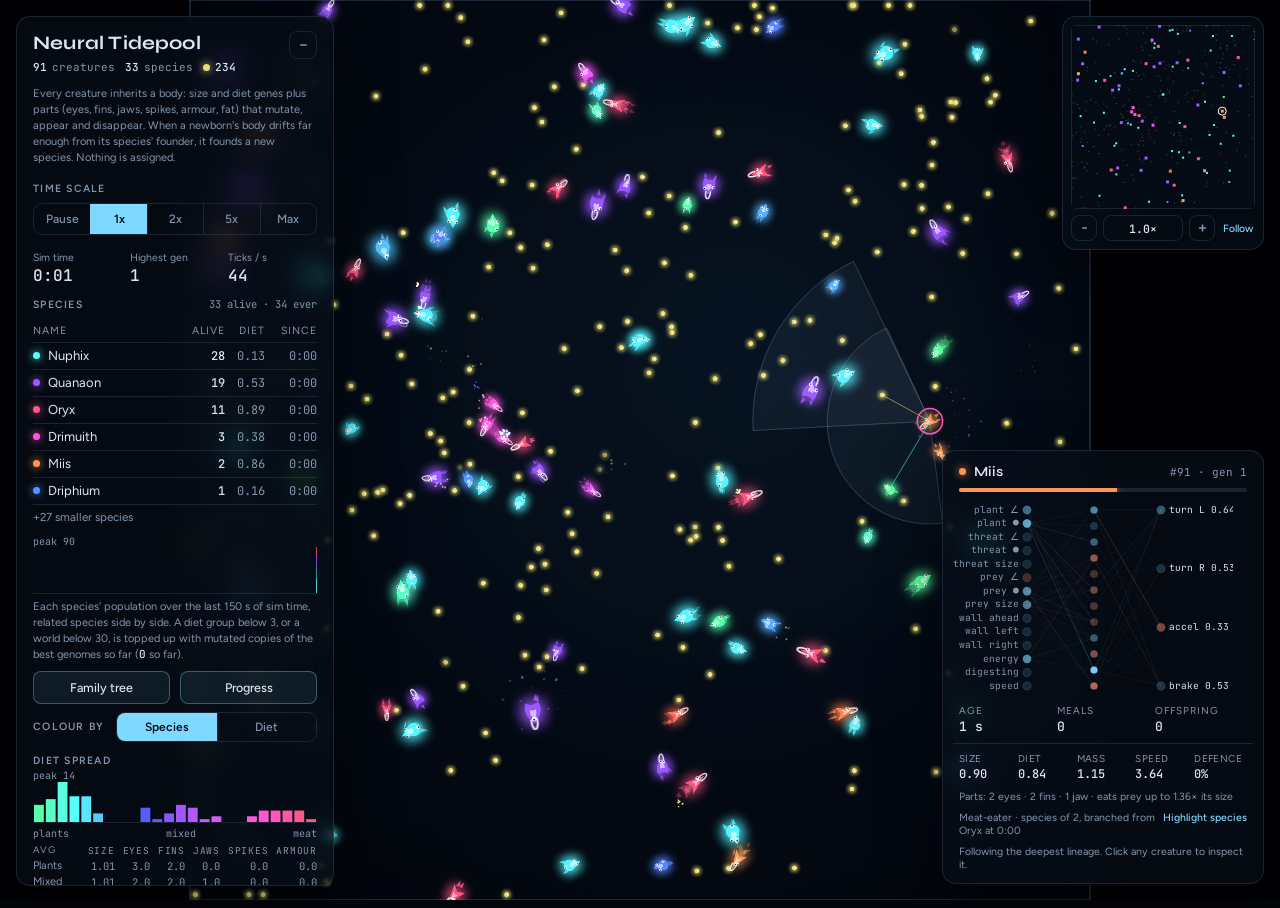
==== commit ec220895: "Fixed 1000x1000 world with zoom, pan, follow and a minimap The world no longer follows the window: i" ====
--- a/index.html
+++ b/index.html
@@ -109,10 +109,10 @@
       </div>
       <label class="check" for="keep-progress"><input type="checkbox" id="keep-progress" checked> Keep progress in this browser</label>
       <p class="note" id="world-status" role="status"></p>
-      <p class="note">The same seed and window size replay the same world, as long as you don't change the sliders. Add <b>?seed=</b> to the address to open a specific seed.</p>
-    </section>
-
-    <span class="keys"><kbd>Space</kbd> pause · <kbd>1</kbd>–<kbd>5</kbd> speed · <kbd>T</kbd> family tree · <kbd>P</kbd> progress · <kbd>C</kbd> colours</span>
+      <p class="note">The same seed replays the same world, as long as you don't change the sliders. Add <b>?seed=</b> to the address to open a specific seed.</p>
+    </section>
+
+    <span class="keys"><kbd>Space</kbd> pause · <kbd>1</kbd>–<kbd>5</kbd> speed · <kbd>T</kbd> family tree · <kbd>P</kbd> progress · <kbd>C</kbd> colours<br>Drag to pan · wheel or pinch to zoom · <kbd>+</kbd> <kbd>−</kbd> zoom · <kbd>0</kbd> whole world · double-click or <kbd>F</kbd> follows a creature</span>
   </div>
 </aside>
 
@@ -137,6 +137,16 @@
   <div class="insp-foot" id="in-parts"></div>
   <div class="insp-foot insp-species"><span id="in-species"></span><button class="link-btn" id="in-focus" aria-pressed="false">Highlight species</button></div>
   <div class="insp-foot" id="in-foot">Following the deepest lineage. Click any creature to inspect it.</div>
+</aside>
+
+<aside class="map-panel" id="map-panel" aria-label="Minimap and zoom">
+  <canvas id="minimap" aria-label="Minimap of the whole world; the outlined part is on screen. Click or drag to move the view."></canvas>
+  <div class="zoom-row" role="group" aria-label="Zoom">
+    <button class="icon-btn" id="zoom-out" title="Zoom out (−)" aria-label="Zoom out">−</button>
+    <button class="zoom-level" id="zoom-fit" title="Show the whole world (0)" aria-label="Show the whole world"><span id="zoom-level">1.0×</span></button>
+    <button class="icon-btn" id="zoom-in" title="Zoom in (+)" aria-label="Zoom in">+</button>
+    <button class="link-btn" id="zoom-follow" aria-pressed="false" title="Keep the inspected creature centred (F)">Follow</button>
+  </div>
 </aside>
 
 <aside class="tree-panel" id="tree-panel" aria-label="Family tree of species" hidden>
@@ -188,9 +198,11 @@
 <script src="js/ParticleSystem.js" defer></script>
 <script src="js/Simulation.js" defer></script>
 <script src="js/Progress.js" defer></script>
+<script src="js/Camera.js" defer></script>
 <script src="js/Renderer.js" defer></script>
 <script src="js/TreeView.js" defer></script>
 <script src="js/ProgressView.js" defer></script>
+<script src="js/ViewControls.js" defer></script>
 <script src="js/UIController.js" defer></script>
 <script src="js/AutoSave.js" defer></script>
 <script src="js/main.js" defer></script>
--- a/css/styles.css
+++ b/css/styles.css
@@ -270,8 +270,8 @@
 .tree-panel {
   position: fixed;
   top: calc(16px + env(safe-area-inset-top, 0px));
-  right: max(16px, env(safe-area-inset-right, 0px));
-  width: min(460px, calc(100vw - 364px));
+  right: calc(max(16px, env(safe-area-inset-right, 0px)) + 196px);
+  width: min(460px, calc(100vw - 560px));
   min-width: 300px;
   height: max(240px, calc(100vh - 500px));
   background: var(--glass);
@@ -295,7 +295,7 @@
 #tree-info { min-height: 2.9em; }
 
 @media (max-width: 720px) {
-  .tree-panel { left: max(16px, env(safe-area-inset-left, 0px)); width: auto; min-width: 0; height: calc(44vh - 32px); }
+  .tree-panel { left: max(16px, env(safe-area-inset-left, 0px)); right: 152px; width: auto; min-width: 0; height: calc(44vh - 32px); }
 }
 
 /* Progress window */
@@ -327,5 +327,47 @@
 .pg-legend span { display: inline-flex; align-items: center; gap: 5px; }
 
 @media (max-width: 720px) {
-  .progress-panel { left: max(16px, env(safe-area-inset-left, 0px)); right: max(16px, env(safe-area-inset-right, 0px)); top: calc(16px + env(safe-area-inset-top, 0px)); bottom: auto; width: auto; min-width: 0; max-height: calc(44vh - 32px); }
-}
+  .progress-panel { left: max(16px, env(safe-area-inset-left, 0px)); right: 152px; top: calc(16px + env(safe-area-inset-top, 0px)); bottom: auto; width: auto; min-width: 0; max-height: calc(44vh - 32px); }
+}
+
+/* Minimap and zoom */
+.map-panel {
+  position: fixed;
+  top: calc(16px + env(safe-area-inset-top, 0px));
+  right: max(16px, env(safe-area-inset-right, 0px));
+  width: 184px;
+  background: var(--glass);
+  -webkit-backdrop-filter: blur(14px) saturate(1.25);
+  backdrop-filter: blur(14px) saturate(1.25);
+  border: 1px solid var(--line);
+  border-radius: 14px;
+  box-shadow: 0 24px 60px rgba(0, 0, 0, 0.5);
+  padding: 8px;
+  display: flex;
+  flex-direction: column;
+  gap: 6px;
+}
+#minimap { width: 100%; aspect-ratio: 1; display: block; border-radius: 6px; cursor: crosshair; }
+.zoom-row { display: flex; align-items: center; gap: 6px; }
+.zoom-row .icon-btn { width: 26px; height: 26px; }
+.zoom-level {
+  flex: 1;
+  height: 26px;
+  border: 1px solid var(--line);
+  border-radius: 8px;
+  background: transparent;
+  color: var(--ink);
+  font: 500 11.5px var(--mono);
+  font-variant-numeric: tabular-nums;
+  cursor: pointer;
+}
+.zoom-level:hover { border-color: rgba(127, 216, 255, 0.4); }
+.zoom-row .link-btn { padding: 0 2px; }
+.zoom-row .link-btn[aria-pressed="true"] { color: #031018; background: var(--accent); border-radius: 6px; padding: 4px 6px; }
+.zoom-row .link-btn:disabled { color: var(--muted); cursor: default; text-decoration: none; }
+#world { cursor: grab; }
+
+@media (max-width: 720px) {
+  .map-panel { width: 124px; padding: 6px; }
+  .zoom-row .link-btn { display: none; }
+}
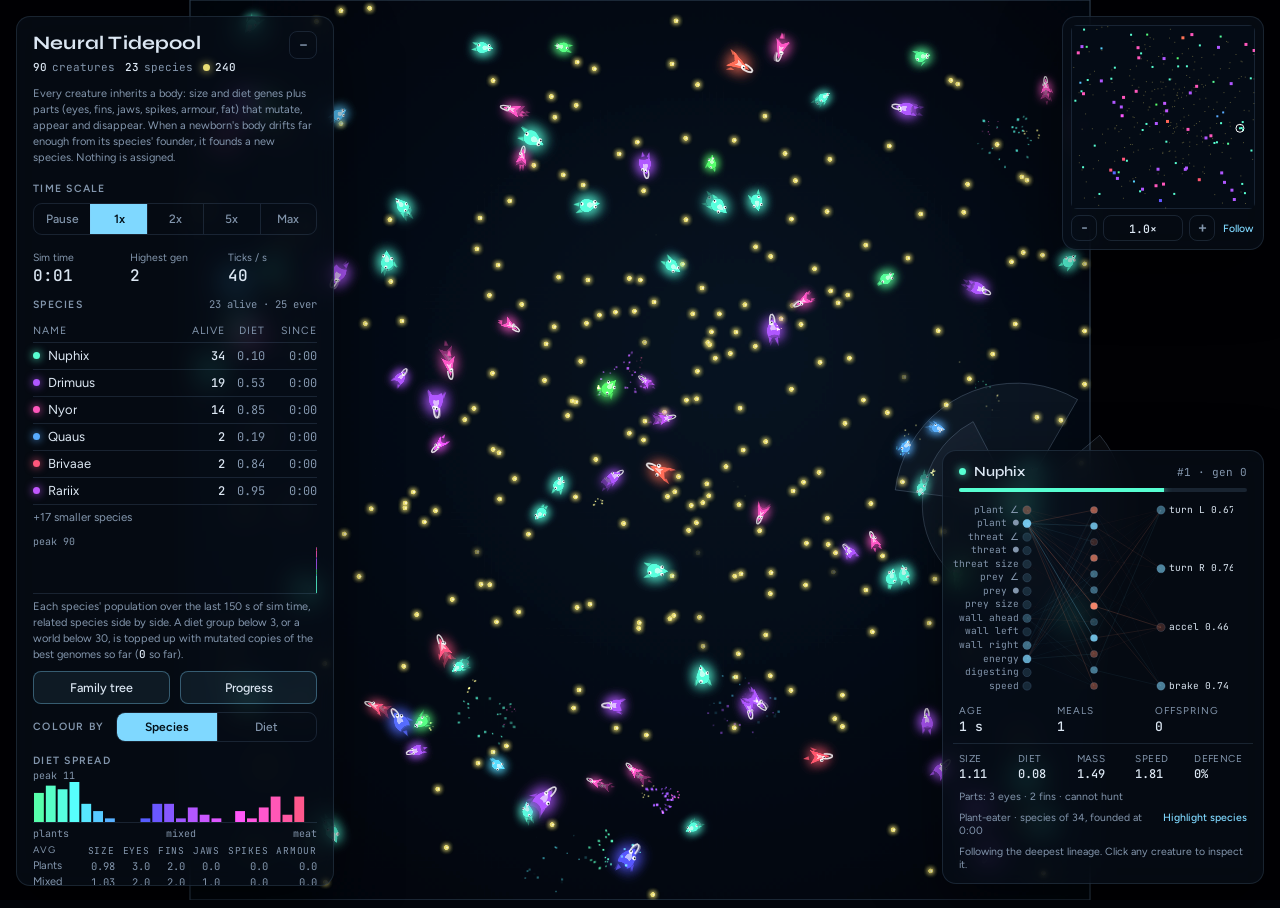
==== commit 946f3ce4: "Keep the family tree readable on long runs Show only a few generations of ancestors (Ancestors setti" ====
--- a/index.html
+++ b/index.html
@@ -153,6 +153,14 @@
   <header class="tree-head">
     <b>Family tree</b>
     <label class="check" for="tree-extinct"><input type="checkbox" id="tree-extinct" checked> Extinct branches</label>
+    <label class="check" for="tree-levels">Ancestors
+      <select id="tree-levels" title="How many generations of ancestors to show above each species">
+        <option value="1">1</option>
+        <option value="3" selected>3</option>
+        <option value="6">6</option>
+        <option value="all">All</option>
+      </select>
+    </label>
     <button class="icon-btn" id="tree-close" title="Close family tree" aria-label="Close family tree">×</button>
   </header>
   <div class="tree-scroll" id="tree-scroll"><canvas id="tree" aria-label="Family tree: one line per species from when it was founded to when it died out, joined to the species it branched from"></canvas></div>
--- a/css/styles.css
+++ b/css/styles.css
@@ -371,3 +371,13 @@
   .map-panel { width: 124px; padding: 6px; }
   .zoom-row .link-btn { display: none; }
 }
+
+.tree-head select {
+  background: rgba(140, 182, 224, 0.06);
+  border: 1px solid var(--line);
+  border-radius: 6px;
+  color: var(--ink);
+  font: 500 11px var(--mono);
+  padding: 2px 4px;
+}
+.tree-head select option { background: #0b1522; }
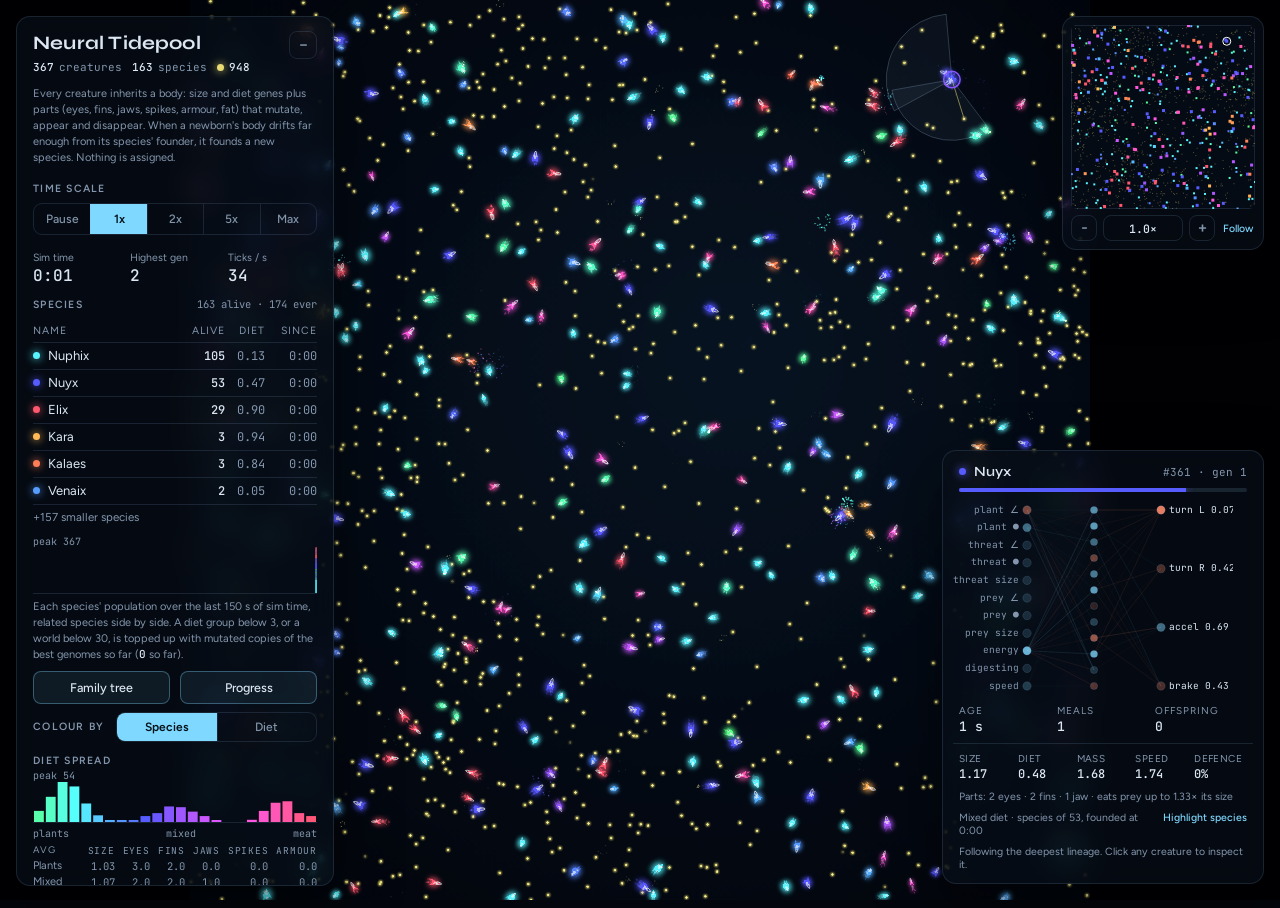
==== commit 7f802907: "Make the world a borderless, wrapping 2000x2000 square; version stamp Wrap-around world: - Creatures" ====
--- a/index.html
+++ b/index.html
@@ -77,7 +77,7 @@
     <section class="block">
       <div class="label">Environment</div>
       <div class="slider">
-        <div class="slider-top"><label for="plantRate">Plant spawn rate</label><output id="plantRate-out" for="plantRate">16 /s</output></div>
+        <div class="slider-top"><label for="plantRate">Plant spawn rate</label><output id="plantRate-out" for="plantRate">16 /s per 1000²</output></div>
         <input type="range" id="plantRate" min="0" max="60" step="1" value="16">
       </div>
       <div class="slider">
@@ -112,6 +112,7 @@
       <p class="note">The same seed replays the same world, as long as you don't change the sliders. Add <b>?seed=</b> to the address to open a specific seed.</p>
     </section>
 
+    <p class="note version">Version <b id="version"></b> UTC. Saved worlds only open in the version that saved them.</p>
     <span class="keys"><kbd>Space</kbd> pause · <kbd>1</kbd>–<kbd>5</kbd> speed · <kbd>T</kbd> family tree · <kbd>P</kbd> progress · <kbd>C</kbd> colours<br>Drag to pan · wheel or pinch to zoom · <kbd>+</kbd> <kbd>−</kbd> zoom · <kbd>0</kbd> whole world · double-click or <kbd>F</kbd> follows a creature</span>
   </div>
 </aside>
--- a/css/styles.css
+++ b/css/styles.css
@@ -381,3 +381,9 @@
   padding: 2px 4px;
 }
 .tree-head select option { background: #0b1522; }
+
+/* With the family tree open, the progress window (which sits below it on wide screens) gets shorter
+   so the two never overlap; its content scrolls. */
+@media (min-width: 721px) {
+  body.tree-open .progress-panel { max-height: calc(100vh - 44px - max(240px, calc(100vh - 500px)) - 12px); }
+}
